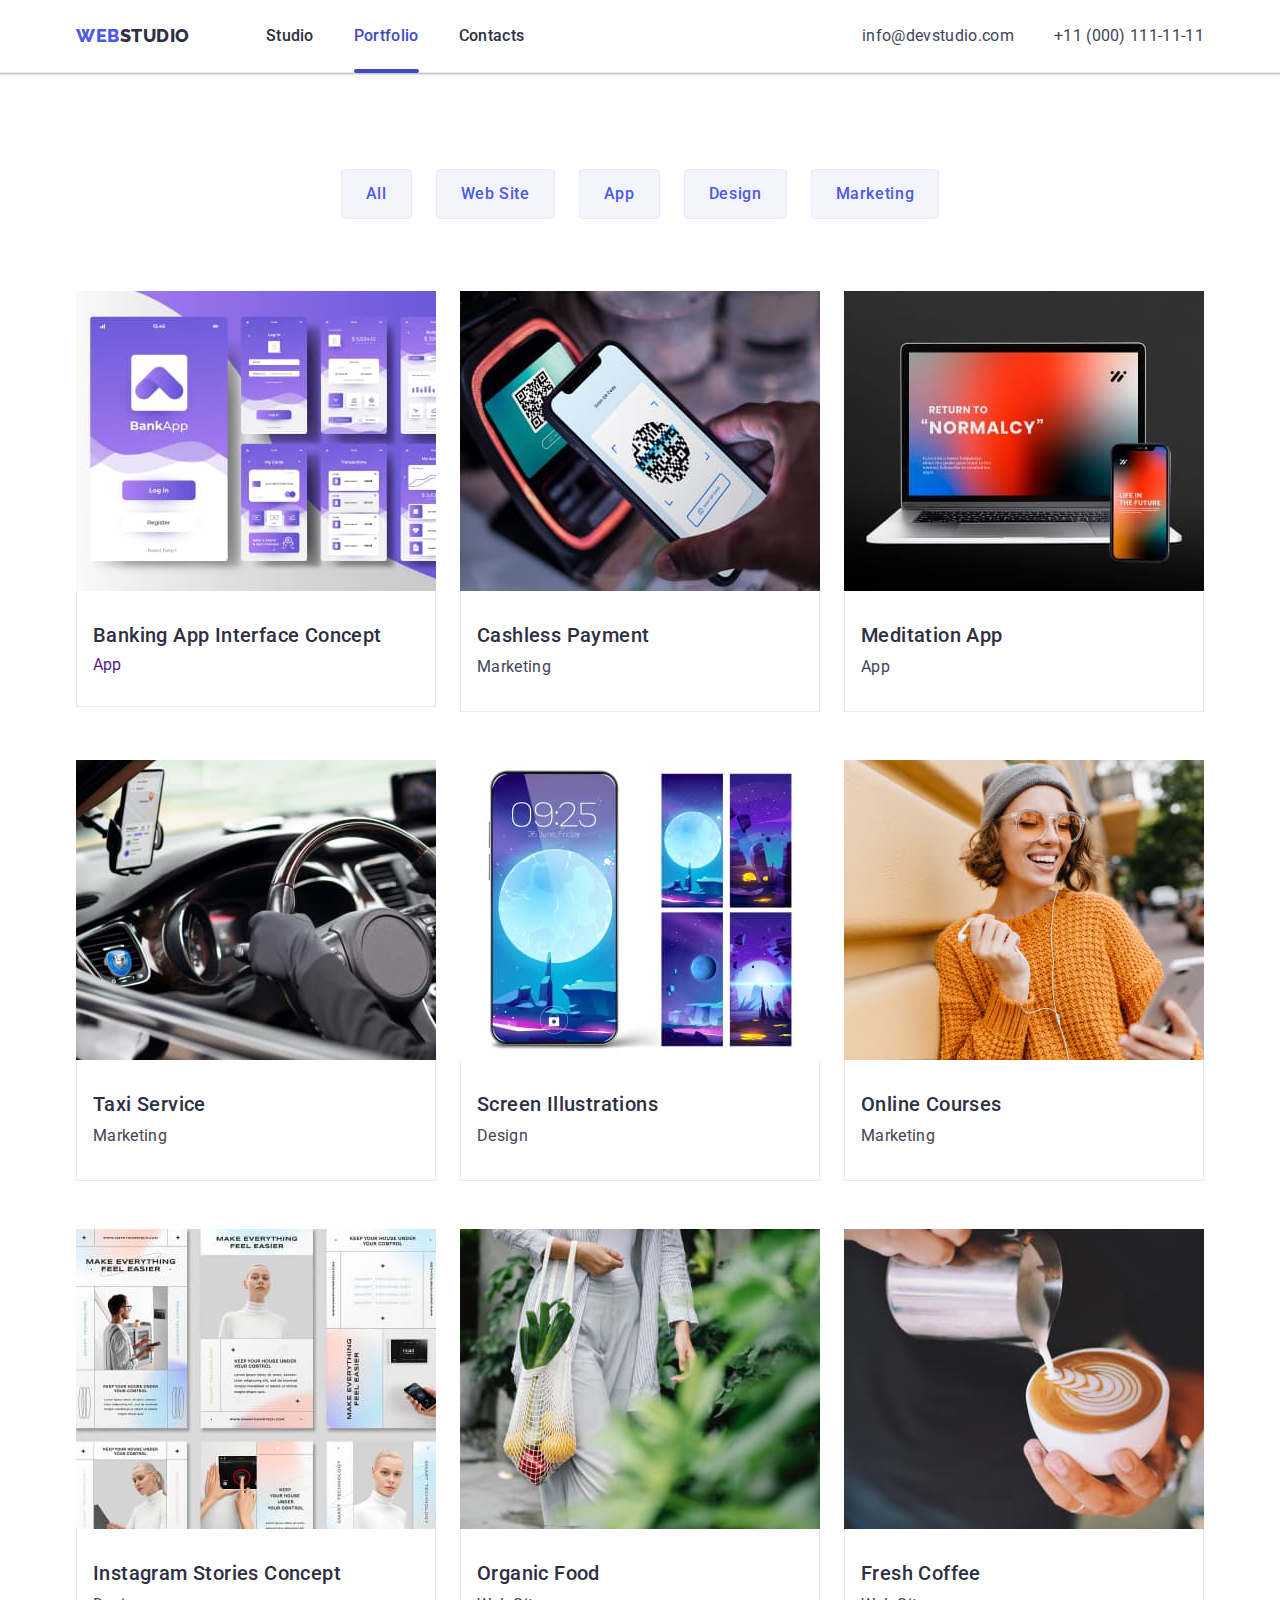
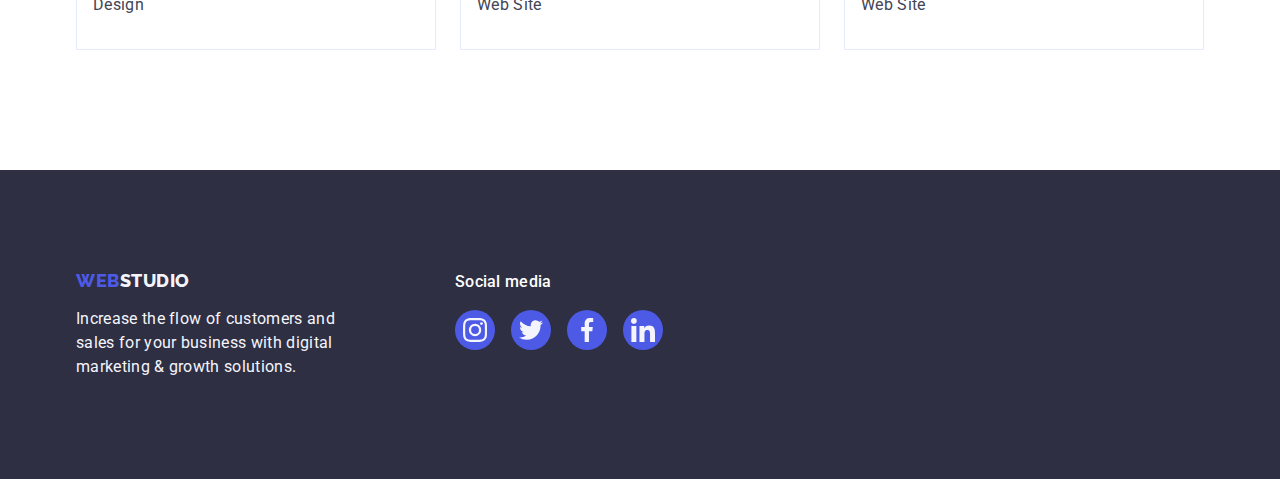
==== portfolio.html @ 4b99342c "Start nev repository" ====
<!DOCTYPE html>
<html lang="en">
  <head>
    <meta charset="UTF-8" />
    <meta name="viewport" content="width=device-width, initial-scale=1.0" />
    <title>Portfolio</title>
    <link
      rel="stylesheet"
      href="https://cdnjs.cloudflare.com/ajax/libs/modern-normalize/2.0.0/modern-normalize.min.css"
      integrity="sha512-4xo8blKMVCiXpTaLzQSLSw3KFOVPWhm/TRtuPVc4WG6kUgjH6J03IBuG7JZPkcWMxJ5huwaBpOpnwYElP/m6wg=="
      crossorigin="anonymous"
      referrerpolicy="no-referrer"
    />
    <link rel="stylesheet" href="./css/styles.css" />
    <link rel="preconnect" href="https://fonts.googleapis.com" />
    <link rel="preconnect" href="https://fonts.gstatic.com" crossorigin />
    <link
      href="https://fonts.googleapis.com/css2?family=Montserrat:wght@300;700&family=Raleway:wght@800&family=Roboto:wght@400;500;700;900&display=swap"
      rel="stylesheet"
    />
  </head>
  <body>
    <header class="header">
      <div class="container all-section header-div">
        <nav class="navi-div">
          <!--LOGO-->
          <a class="logo link" href="./index.html"
            >WEB<span class="logo-studio-header">Studio</span></a
          >

          <!--navigation menu-->

          <ul class="list menu-header-div">
            <li><a class="list-font link" href="./index.html">Studio</a></li>
            <li>
              <a class="list-font list-marker link" href="./portfolio.html"
                >Portfolio</a
              >
            </li>
            <li><a class="list-font link" href="">Contacts</a></li>
          </ul>
        </nav>

        <!--Contact-->
        <address class="adress-list">
          <ul class="list address-flex">
            <li>
              <a class="link-font link" href="mailto:info@devstudio.com"
                >info@devstudio.com</a
              >
            </li>
            <li>
              <a class="link-font link" href="tel:+110001111111"
                >+11 (000) 111-11-11</a
              >
            </li>
          </ul>
        </address>
      </div>
    </header>
    <main>
      <section class="portfolio-filters">
        <div class="container all-section">
          <h1 class="visually-hidden">Images</h1>
          <ul class="list filters-flex">
            <li><button class="filters-buttons" type="button">All</button></li>
            <li>
              <button class="filters-buttons" type="button">Web Site</button>
            </li>
            <li><button class="filters-buttons" type="button">App</button></li>
            <li>
              <button class="filters-buttons" type="button">Design</button>
            </li>
            <li>
              <button class="filters-buttons" type="button">Marketing</button>
            </li>
          </ul>

          <ul class="flex-grid portfolio-gallery-grid">
            <li class="portfolio-li-flex-grid">
              <a href="" class="portfolio-list-link-flex-grid">
                <div class="portfolio-image-wrap">
                  <img
                    src="./images/pagesbankapp.jpg"
                    alt="Application pages view for logging in to the bank and managing your bank account. 
                The dominant colors are purple and white. Purple at the top of the page, white at the bottom"
                    width="360"
                    height="300"
                  />
                  <p class="portfolio-image-wrap-p"> 
                    14 Stylish and User-Friendly App Design Concepts · Task
                    Manager App · Calorie Tracker App · Exotic Fruit Ecommerce
                    App · Cloud Storage App
                  </p>
                </div>
                <div class="portfolio-list-link-div-flex-grid">
                  <h2 class="fontshthre portfolio-list-link-div-h-flex-gird">
                    Banking App Interface Concept
                  </h2>
                  <p class="portfolio-list-link-div-p-flex-gird">App</p>
                </div>
              </a>
            </li>
            <li class="portfolio-li-flex-grid">
              <a href="" class="portfolio-list-link-flex-grid">
                <div class="portfolio-image-wrap">
                  <img
                    src="./images/PhoneReadQRcode.jpg"
                    alt="Smartphone held in fingers and reading QR code with smartphone."
                    width="360"
                    height="300"
                  />
                  <p class="portfolio-image-wrap-p">
                    14 Stylish and User-Friendly App Design Concepts · Task
                    Manager App · Calorie Tracker App · Exotic Fruit Ecommerce
                    App · Cloud Storage App
                  </p>
                </div>
                <div class="portfolio-list-link-div-flex-grid">
                  <h2 class="fontshthre portfolio-list-link-div-h-flex-gird">
                    Cashless Payment
                  </h2>
                  <p class="p-font portfolio-list-link-div-p-flex-gird">
                    Marketing
                  </p>
                </div>
              </a>
            </li>
            <li class="portfolio-li-flex-grid">
              <a href="" class="portfolio-list-link-flex-grid">
                <div class="portfolio-image-wrap">
                  <img
                    src="./images/Computerandsmartphonewithdesamefoto.jpg"
                    alt="On the laptop screen and on the smartphone screen there is the same 
              colorful image with the words - return to normalcy."
                    width="360"
                    height="300"
                  />
                  <p class="portfolio-image-wrap-p">
                    14 Stylish and User-Friendly App Design Concepts · Task
                    Manager App · Calorie Tracker App · Exotic Fruit Ecommerce
                    App · Cloud Storage App
                  </p>
                </div>
                <div class="portfolio-list-link-div-flex-grid">
                  <h2 class="fontshthre portfolio-list-link-div-h-flex-gird">
                    Meditation App
                  </h2>
                  <p class="p-font portfolio-list-link-div-p-flex-gird">App</p>
                </div>
              </a>
            </li>
            <li class="portfolio-li-flex-grid">
              <a href="" class="portfolio-list-link-flex-grid">
                <div class="portfolio-image-wrap">
                  <img
                    src="./images/cocpitincar.jpg"
                    alt="Cockpit in the car. Smartphone in the holder with staking turned on."
                    width="360"
                    height="300"
                  />
                  <p class="portfolio-image-wrap-p">
                    14 Stylish and User-Friendly App Design Concepts · Task
                    Manager App · Calorie Tracker App · Exotic Fruit Ecommerce
                    App · Cloud Storage App
                  </p>
                </div>
                <div class="portfolio-list-link-div-flex-grid">
                  <h2 class="fontshthre portfolio-list-link-div-h-flex-gird">
                    Taxi Service
                  </h2>
                  <p class="p-font portfolio-list-link-div-p-flex-gird">
                    Marketing
                  </p>
                </div>
              </a>
            </li>
            <li class="portfolio-li-flex-grid">
              <a href="" class="portfolio-list-link-flex-grid">
                <div class="portfolio-image-wrap">
                  <img
                    src="./images/destopwithnun.jpg"
                    alt="Five images with desktop proposals with a moon theme"
                    width="360"
                    height="300"
                  />
                  <p class="portfolio-image-wrap-p">
                    14 Stylish and User-Friendly App Design Concepts · Task
                    Manager App · Calorie Tracker App · Exotic Fruit Ecommerce
                    App · Cloud Storage App
                  </p>
                </div>
                <div class="portfolio-list-link-div-flex-grid">
                  <h2 class="fontshthre portfolio-list-link-div-h-flex-gird">
                    Screen Illustrations
                  </h2>
                  <p class="p-font portfolio-list-link-div-p-flex-gird">
                    Design
                  </p>
                </div>
              </a>
            </li>
            <li class="portfolio-li-flex-grid">
              <a href="" class="portfolio-list-link-flex-grid">
                <div class="portfolio-image-wrap">
                  <img
                    src="./images/Womeninorangedress.jpg"
                    alt="A woman in a yellow sweater, gray hat and glasses looks at the smartphone"
                    width="360"
                    height="300"
                  />
                  <p class="portfolio-image-wrap-p">
                    14 Stylish and User-Friendly App Design Concepts · Task
                    Manager App · Calorie Tracker App · Exotic Fruit Ecommerce
                    App · Cloud Storage App
                  </p>
                </div>
                <div class="portfolio-list-link-div-flex-grid">
                  <h2 class="fontshthre portfolio-list-link-div-h-flex-gird">
                    Online Courses
                  </h2>
                  <p class="p-font portfolio-list-link-div-p-flex-gird">
                    Marketing
                  </p>
                </div>
              </a>
            </li>
            <li class="portfolio-li-flex-grid">
              <a href="" class="portfolio-list-link-flex-grid">
                <div class="portfolio-image-wrap">
                  <img
                    src="./images/leaflet.jpg"
                    alt="Description of home control presented by a woman in a white turtleneck. Control options via smartphone and touch screen are shown."
                    width="360"
                    height="300"
                  />
                  <p class="portfolio-image-wrap-p">
                    14 Stylish and User-Friendly App Design Concepts · Task
                    Manager App · Calorie Tracker App · Exotic Fruit Ecommerce
                    App · Cloud Storage App
                  </p>
                </div>
                <div class="portfolio-list-link-div-flex-grid">
                  <h2 class="fontshthre portfolio-list-link-div-h-flex-gird">
                    Instagram Stories Concept
                  </h2>
                  <p class="p-font portfolio-list-link-div-p-flex-gird">
                    Design
                  </p>
                </div>
              </a>
            </li>
            <li class="portfolio-li-flex-grid">
              <a href="" class="portfolio-list-link-flex-grid">
                <div class="portfolio-image-wrap">
                  <img
                    src="./images/womenwithbag.jpg"
                    alt="A woman dressed in gray pants, a gray long sweater and a white blouse carries fruits and vegetables in a white mesh bag."
                    width="360"
                    height="300"
                  />
                  <p class="portfolio-image-wrap-p">
                    14 Stylish and User-Friendly App Design Concepts · Task
                    Manager App · Calorie Tracker App · Exotic Fruit Ecommerce
                    App · Cloud Storage App
                  </p>
                </div>
                <div class="portfolio-list-link-div-flex-grid">
                  <h2 class="fontshthre portfolio-list-link-div-h-flex-gird">
                    Organic Food
                  </h2>
                  <p class="p-font portfolio-list-link-div-p-flex-gird">
                    Web Site
                  </p>
                </div>
              </a>
            </li>
            <li class="portfolio-li-flex-grid">
              <a href="" class="portfolio-list-link-flex-grid">
                <div class="portfolio-image-wrap">
                  <img
                    src="./images/cafeewitchmilk.jpg"
                    alt="The barista pours milk to create a pattern on the surface of the coffee"
                    width="360"
                    height="300"
                  />
                  <p class="portfolio-image-wrap-p">
                    14 Stylish and User-Friendly App Design Concepts · Task
                    Manager App · Calorie Tracker App · Exotic Fruit Ecommerce
                    App · Cloud Storage App
                  </p>
                </div>
                <div class="portfolio-list-link-div-flex-grid">
                  <h2 class="fontshthre portfolio-list-link-div-h-flex-gird">
                    Fresh Coffee
                  </h2>
                  <p class="p-font portfolio-list-link-div-p-flex-gird">
                    Web Site
                  </p>
                </div>
              </a>
            </li>
          </ul>
        </div>
      </section>
    </main>
    <footer class="fooster-parameters">
      <!--LOGO-->
      <div class="container all-section fooster-grip">
        <div class="fooster-div">
          <a class="logo link-footer" href="./index.html"
            >WEB<span class="logo-studio-fooster">Studio</span></a
          >
          <p class="p-font-fooster">
            Increase the flow of customers and<br />
            sales for your business with digital<br />
            marketing & growth solutions.
          </p>
        </div>

        <div class="fooster-div">
          <p class="fooster-font fooster-socialmedia">Social media</p>
          <ul class="fooster-icons">
            <li class="fooster-icon">
              <a class="fooster-icon-link" href="">
                <svg class="fooster-icon-svg" width="24" height="24">
                  <use href="./images/icons.svg#icon-instagram-2"></use>
                </svg>
              </a>
            </li>
            <li class="fooster-icon">
              <a class="fooster-icon-link" href="">
                <svg class="fooster-icon-svg" width="24" height="24">
                  <use href="./images/icons.svg#icon-twitter-1"></use>
                </svg>
              </a>
            </li>
            <li class="fooster-icon">
              <a class="fooster-icon-link" href="">
                <svg class="fooster-icon-svg" width="24" height="24">
                  <use href="./images/icons.svg#icon-facebook-1"></use>
                </svg>
              </a>
            </li>
            <li class="fooster-icon">
              <a class="fooster-icon-link" href="">
                <svg class="fooster-icon-svg" width="24" height="24">
                  <use href="./images/icons.svg#icon-linkedin-1"></use>
                </svg>
              </a>
            </li>
          </ul>
        </div>
      </div>
    </footer>
  </body>
</html>
---- css/styles.css ----
:root{
    --color-text:#434455;
    --color-primary-brand: #4D5AE5;
    --color-ressed-state: #404BBF;
    --color-dark:#2E2F42;
    --color-success: #31D0AA;
    --color-subtle-text:#8E8F99;
    --color-accent:#E7E9FC;
    --color-light:#F4F4FD;
    --color-modal-overlay:#2E2F42;
    --color-white-background:#FFFFFF;
    --color-modal-background: #FCFCFC;
    --color-naigation: var(--color-text);
    --color-naigation-action: var(--color-ressed-state);
    --color-filter-button-text: var(--color-primary-brand);
    --color-filter-button-background: var(--color-light);
    --color-tel-and-mail:#434455;
    --color-hover-tel-and-mail: #404BBF;
    --color-links: #2E2F42;
    --color-active-links: #404BBF;
    --color-buttons-text: white;
    --color-buttons-background: #4D5AE5;
    --color-active-buttons-background: #404BBF;
    --color-gradnient-hero: #000000b2;
    --color-text-fooster:#FFFFFF;


    --var-translate: cubic-bezier(0.4, 0, 0.2, 1);
    --var-time-tr: 250ms;
}

* {
    box-sizing: border-box;
    margin: 0;
    padding: 0;
}

body {
    font-family: "Roboto", sans-serif;
    color: var(--color-text);
    background-color: var(--color-white-background);
    text-decoration: none;
}

img {
    display: block;
}

ul,
ol {
    list-style: none;
    margin: 0;
    padding-left: 0;
}
.address-flex{
    display: flex;
    align-items: center;
    justify-content: space-between;
    gap: 40px;
}
.adress-list {
    font-style: normal;
}

.all-section {
    margin: 0px;
    padding-top: 120px;
    padding-bottom: 120px;
}

.button {
    color: var(--color-buttons-text);
    background-color: var(--color-buttons-background);
    font-family: "Roboto", sans-serif;
    font-weight: 500;
    font-size: 16px;
    line-height: 1.5;
    letter-spacing: 0.04em;
    /* transition-duration: var(--var-time-tr);
    transition-timing-function: var(--var-translate);
    transition-property: background-color; */
    transition: background-color var(--var-time-tr) var(--var-translate);
}

.button:hover,
.button:focus {
    cursor: pointer;
    background-color: var(--color-active-buttons-background);
}

.button-position{
    display: block;
    min-width: 169px;
    min-height: 56px;
    border: none;
    padding: 16px 32px;
    gap: 10px;
    border-radius: 4px;
    box-shadow: 0px 4px 4px 0px rgba(0, 0, 0, 0.15);
    margin: 48px auto 0 auto;
    cursor: pointer;
  
}











.contacts-telephone-mail {
    font-weight: 500;
    font-size: 16px;
    line-height: 1.5;
    letter-spacing: 0.02em;
    color: var(--color-dark);
}

.contacts-telephone-mail:hover,
.contacts-telephone-mail:focus {
    color: var(--color-hover-tel-and-mail);
}

.container {
    width: 1158px;
    margin: 0 auto;
    padding: 0 15px;
}

.customers{
    padding: 120px 0;
}

.customers-flex-grip{
    display: flex;
    gap:24px;
    justify-content: center;
   
}

.customers-li-flex{
    width: 168px;
    height: 88px;
    

}

.customers-link-flex-grip{
    width: 100%;
    height: 100%;
    color: var(--color-subtle-text);
    /* background-color: var(--color-light); */
    border-radius: 4px;
    border: 1px solid var(--color-subtle-text);
    display: flex;
    align-items: center;
    justify-content: center;
    fill: currentColor;
    transition: border-color var(--var-time-tr) var(--var-translate),
    color var(--var-time-tr) var(--var-translate);
    
   
}

.customers-svg{
    width: 104px;
    height: 56px;
    flex-shrink: 0;
    
}

.customers-link-flex-grip:focus,
.customers-link-flex-grip:hover{
    border-color: var(--color-ressed-state);
    color: var(--color-ressed-state);
}

.filters-buttons {
    font-family: "Roboto", sans-serif;
    color: var(--color-filter-button-text);
    background-color: var(--color-filter-button-background);
    font-size: 16px;
    line-height: 1.5;
    font-weight: 500;
    letter-spacing: 0.04em;
    text-align: center;
    cursor: pointer;
    padding: 12px 24px;
    box-shadow: none;
    border-radius: 4px;
    border: 1px solid var(--color-accent, #E7E9FC);
    transition: color var(--var-time-tr) var(--var-translate),
                background-color var(--var-time-tr) var(--var-translate),
                border-color var(--var-time-tr) var(--var-translate),
                box-shadow var(--var-time-tr) var(--var-translate);


}

.filters-buttons:hover,
.filters-buttons:focus {
    cursor: pointer;
    color: var(--color-buttons-text);
    background-color: var(--color-active-buttons-background);
    border-color: transparent;
    box-shadow: 0px 2px 2px 0px rgba(0, 0, 0, 0.12), 0px 2px 1px 0px rgba(0, 0, 0, 0.08), 0px 3px 1px 0px rgba(0, 0, 0, 0.10);
}

.filters-flex{
    display:flex;
    gap:24px;
    justify-content: center;
     margin-bottom: 72px;
}
.flex-grid {
    --col-count: 3;
    --gap-cont: 2;
    --gap: 24px;

    display: flex;
    flex-wrap: wrap;
    gap: var(--gap);
}


.fontshone {
    color: var(--color-buttons-text);
    font-weight: 700;
    font-size: 56px;
    line-height: 1.07;
    text-align: center;
    letter-spacing: 0.02em;
    max-width: 496px;
    margin: auto;
}

.fontshtwo {
    font-size: 36px;
    line-height: 1.11;
    text-align: center;
    letter-spacing: 0.02em;
    text-transform: capitalize;
    color: var(--color-dark);
    margin-bottom: 72px;
}

.fontshthre {
    font-weight: 500;
    font-size: 20px;
    line-height: 1.2;
    letter-spacing: 0.02em;
    color: var(--color-dark);
    margin-bottom: 8px;
    
}
.fonts-in-title-card{
    text-align: center;
}

.fooster-parameters {
    background-color: var(--color-dark);
    padding: 100px 0;
}
.fooster-div{
    margin-right: 120px;
}
.fooster-grip{
    display: flex;
    align-items: baseline;
 }

.fooster-socialmedia{
    color: var(--color-text-fooster, #ffffff);
    margin-bottom: 16px;
}

.fooster-icons {
    display: flex;
    gap: 16px;
    justify-content: center;
    
}

.fooster-icon-link{
    width: 100%;
    height: 100%;
    background-color: var(--color-primary-brand);
    border-radius: 50%;
    display: flex;
    align-items: center;
    justify-content: center;
    cursor: pointer;
    transition: background-color var(--var-time-tr) var(--var-translate);
    
}
.fooster-icon-link:focus {
    background-color: var(--color-success);
}

.fooster-icon-link:hover {
    background-color: var(--color-success);
}


.fooster-icon{
    height: 40px;
    width: 40px;

}

.fooster-icon-svg {
    width: 24px;
    height: 24px;
    fill:var(--color-light);
}



.fooster-font{
    font-weight: 500;
    font-size: 16px;
    line-height: 1.5;
    letter-spacing: 0.32px;
}

.fooster-subsrible-form{
    width: 453px;
    display: flex;
    flex-direction: column;
    gap:16px;
}

.fooster-subsrible-form p{
    color: var(--color-text-fooster, #ffffff);
}

.fooster-subscrible-group{
    width: 100%;
    display: inline-flex;
    flex-direction: row;
    gap:24px;
}

.fooster-subscrible-group input{
    padding: 4px;;
    width: 264px;
    height: 40px;
    flex-shrink: 0;
    color: var(--color-text-fooster,#ffffff);
    border-radius: 4px;
    border: 1px solid var(--color-white-background, #FFF);
    box-shadow: 0px 4px 4px 0px rgba(0, 0, 0, 0.15);
    background: var(--NAVY-BLUE, #2E2F42);
}

.fooster-subscrible-group button{

}


.header{
    border-bottom: 1px solid var(--color-accent);
    box-shadow: 0px 2px 1px rgba(46, 47, 66, 0.08),
        0px 1px 1px rgba(46, 47, 66, 0.16),
        0px 1px 6px rgba(46, 47, 66, 0.08);
    
}
.header-div{
    display: flex;
    height: 72px;
    align-items: center;
    justify-content: space-between;
    gap: 332px;
    background: var(--color-white-background, #FFF);
}
.hero-modal{
    position: fixed;
    inset: 0 0 auto;
    min-height: 100%;
    display: flex;
    justify-content: center;
    align-items: center;

}



.hero-modal-is-hiden{
   
    pointer-events: none;
    visibility: hidden;
    opacity: 0;
    transform: translateX(-50%) translateY(-50%) scale(0) rotate(0deg)
    skew(40deg, 40deg);
}

.is-hidden {
    opacity: 0;
    visibility: hidden;
    pointer-events: none;

}

.li-what-we-use {
    font-size: 16px;
    line-height: 1.5;
    letter-spacing: 0.02em;
    color: var(--color-text);
    width: calc((100% - 72px) / 4);
}

.li-section-two-flex{
    width: calc((100% - 48px) / 3);
}

.link {
    text-decoration: none;
    
}
.link-font {
    font-size: 16px;
    line-height: 1.5;
    letter-spacing: 0.02em;
    color: var(--color-tel-and-mail);
    transition: color var(--var-time-tr) var(--var-translate);
}

.link-font:focus,
.link-font:hover {
    color: var(--color-hover-tel-and-mail);
}
.link-footer{
    text-decoration: none;
    margin-bottom: 16px;
}
.list {
    list-style-type: none;
}
.list-card{
    width: calc((100% - 48px) / 3);
    border: 1px solid var(--color-accent, #E7E9FC);

}

.list-font {
    font-weight: 500;
    font-size: 16px;
    line-height: 1.5;
    letter-spacing: 0.02em;
    color: var(--color-dark);
    padding: 24px 0;
    transition: color var(--var-time-tr) var(--var-translate);


}

.list-font:focus,
.list-font:hover {
    color: var(--color-ressed-state)
}

.list-portfolio-flex{
    display: flex;
    gap: 24px;
    flex-wrap: wrap;
    justify-content: center;
    margin-bottom: 48px;
    row-gap: 48px;
    

}

.list-link-div-portfolio-flex{
    padding: 32px 16px;
    border: 1px solid #e7e9fc;
    border-top: none;
    margin-bottom: 8px;
   
}

.list-font{
    display: inline-flex;
    flex-direction: column;
    position: relative;
    /* gap: 0.5em; */
}

.list-marker{
color: var(--color-ressed-state);
}

.list-marker::after{
    
    position: absolute;
    content: '';
    width: 100%;
    height: 4px;
    left: 0;
    bottom:-1px;
    border-radius: 2px;
    background-color: currentColor;
    align-items: flex-end;
    /* top: 69px; */
}

.list-section-one-flex{
    display: flex;
    justify-content: space-between;
    gap:24px;

}

.list-section-two-flex{
    display: flex;
    gap:24px;
    justify-content: center; 
}
.logo {
    font-family: 'Raleway', sans-serif;
    font-size: 18px;
    font-weight: 800;
    line-height: 1.17;
    letter-spacing: 0.03em;
    text-transform: uppercase;

    display: inline-block;
    color: var(--color-primary-brand);
    margin-right: 76px;

}

.logo-studio-header {
    color: var(--color-dark);
}

.logo-studio-fooster {
    color: var(--color-light);
}

.menu-header-div{
        display: inline-flex;
        align-items: flex-start;
        gap: 40px;
}

/* modal windows -----   Start */


.modal-backdrop {

    position: fixed;
    left: 0;
    top: 0;
    width: 100%;
    height: 100%;
    background-color: rgba(46, 47, 66, 0.4);
    transition: opacity var(--var-time-tr) var(--var-translate), visibility var(--var-time-tr) var(--var-translate);
}

.modal {
    position: absolute;
    top: 50%;
    left: 50%;
    min-height: 584px;
    border-radius: 4px;
    transform: translate(-50%, -50%);
    width: 408px;
    height: 584px;
    flex-shrink: 0;
    background-color: var(--color-modal-background);
    box-shadow: 0px 1px 1px rgba(0, 0, 0, 0.14), 0px 1px 3px rgba(0, 0, 0, 0.12), 0px 2px 1px rgba(0, 0, 0, 0.2);
    transition: transform var(--var-time-tr) var(--var-translate);
}

.modal-button {
    display: flex;

    align-items: center;
    background-color: var(--color-accent, #E7E9FC);
    border-radius: 50%;
    border: 1px solid rgba(0, 0, 0, 0.1);
    cursor: pointer;
    height: 24px;
    justify-content: center;
    padding: 0;
    position: absolute;
    right: 24px;
    top: 24px;
    transition: background-color var(--var-time-tr) var(--var-translate), border var(--var-time-tr) var(--var-translate);
    width: 24px;


}

.modal-button:focus,
.modal-button:hover {
    background-color: var(--color-active-links);
    border: none;
    fill: #FFFFFF;
}

/* .modal-svg{
    position: absolute;
    right: 24px;
    top: 24px;
    width: 24px;
    height: 24px;
    flex-shrink: 0;
    fill: var(--color-accent, #E7E9FC);
    stroke-width: 1px;
    stroke: rgba(0, 0, 0, 0.10);
    fill: var(--color-white-background);
} */

.modal-icon {
    display: block;

    transition: fill var(--var-time-tr) var(--var-translate);

}


.modal-input{
    position: absolute;
    justify-content: center;
    align-items: center;
    top: 112px;
    left: 24px;
    right: 24px;
    height: 360px;
    width: 336px;
}
.model-input-flex{
    
    display: flex;
    direction: column;
    width: 100%;
    height: 100%;
    gap: 8px;   
    
}
.modal-input-item{
    display: block;

}

.modal-h-thre{
    position: absolute;
    display: block;
    top: 72px;
    width: 100%;

    font-size: 16px;
    line-height: 1.5;
    font-weight: 500;
    letter-spacing: 0.32px;
    text-align: center;
    
}





/* .modal-icon:focus,
.modal-icon:hover{
    fill: var(--color-white-background);
} */
/* modal windows -----   finisch*/
.navi-div{
    display: inline-flex;
    align-items: center;
    justify-content: space-between;
    padding: 24px 0;
}



.p-font{
    color: var(--color-text);
    line-height: 1.5;
    letter-spacing: 0.02em;
}

.p-font-fooster{
    color: var(--color-light);
    line-height: 1.5;
    letter-spacing: 0.02em;
}

.portfolio-filters{
    padding-top: 96px;
    padding-bottom: 120px;
    
}
.portfolio-gallery-grid{
    --col-cont: 3;
    width: 100%;
    max-width: 100%;
    height: auto;
    row-gap: 48px;
    list-style-type: none;

}

.portfolio-li-flex-grid{
    width: calc((100% - 48px) / 3);
}

.portfolio-list-link-flex-grid{
    text-decoration: none;
    display: block;
    transition: box-shadow var(--var-time-tr) var(--var-translate);
    
}
.portfolio-list-link-div-flex-grid{
    padding: 32px 16px;
    border: 1px solid #e7e9fc;
    border-top: none;
    background: var(--color-white-background, #FFF);

}

/* .portfolio-list-link-div-h-flex-gird{
    
}
.portfolio-list-link-div-p-flex-gird{
    
} */


.portfolio-list-link-flex-grid:hover {
    box-shadow: 0px 1px 6px rgba(46, 47, 66, 0.08),
        0px 1px 1px rgba(46, 47, 66, 0.16),
        0px 2px 1px rgba(46, 47, 66, 0.08);
}


.portfolio-list-link-flex-grid:focus{
        box-shadow: 0px 1px 6px rgba(46, 47, 66, 0.08),
            0px 1px 1px rgba(46, 47, 66, 0.16),
            0px 2px 1px rgba(46, 47, 66, 0.08);
}
.portfolio-image-wrap{
    position: relative;
    overflow: hidden;

}
.portfolio-image-wrap-p{
    position: absolute;
    top: 0;
    color: var(--color-light, #F4F4FD);
    font-size: 16px;
    font-style: normal;
    font-weight: 400;
    line-height: 1.5;
    letter-spacing: 0.02em;
    padding: 40px 32px 40px 32px;
    height: 100%;
    width: 100%;
    /* inset: 0; */
    background-color: var(--color-buttons-background,#4D5AE5);
    transform: translateY(100%);
    /* transition-duration: var(--var-time-tr);
    transition-timing-function: var(--var-translate);
    transition-property: translate; */
    transition: transform var(--var-time-tr) var(--var-translate);
}


.portfolio-list-link-flex-grid:hover p{
    transform: translateY(0%);
}
.portfolio-list-link-flex-grid:focus p {
    transform: translateY(0%);
}

.section-hero {
    margin: auto;
    background-color: var(--color-dark);
    padding: 188px 0;
    background-image: linear-gradient(rgba(46, 47, 66, 0.7), rgba(46, 47, 66, 0.7)), url('../images/peopleoffice.jpg');
    max-width: 1440px;
    background-repeat: no-repeat;
    background-position: center;
    background-size: cover;
    
 
}
.section_one_svg{
    width: 100%;
    border-radius: 4px;
    background: var(--color-light, #F4F4FD);

}
.section-one-icons{
    display: flex;
    width: 264px;
    height: 112px;
    justify-content: center;
    align-items: center;
    margin-bottom: 8px;
    background-color:var(--color-light);
    border-radius: 4px;

}
.section-one-svg{
    width: 64px;
    height: 64px;
    flex-shrink: 0;
    justify-content: center;
}
.section-team {
    background-color: var(--color-light);
    padding: 120px 0;
}

.section-what-are-we-doing{
    padding-bottom: 120px;
}
.section-what-we-use{
    padding: 120px 0;
}

.team-section{
    background-color: var(--color-light);

}

.team-gallery-flex-grid{
    --col-cont: 4;
    width: 100%;
    max-width: 100%;
    height: auto;

}

.team-li-flex-grid{
    width: calc((100% - 72px) / 4);
    border-radius: 0px 0px 4px 4px;
    box-shadow:0px 1px 6px rgba(46, 47, 66, 0.08),    0px 1px 1px rgba(46, 47, 66, 0.16), 0px 2px 1px rgba(46, 47, 66, 0.08);
}

.team-div-li-felx-grid{
    padding: 32px 0px;
    background: var(--color-white-background, #FFF);
    

}


.team-h-div-li-flex-grid {
    text-align: center;
    margin-bottom: 8px;
}

.team-p-div-li-felx-grid {
    text-align: center;

}


.team-icons {
    display: flex;
    gap:24px;  
    justify-content: center;
    margin-top:8px;
}

.team-icon-link{
    width: 100%;
    height: 100%;
    background-color: var(--color-primary-brand);
    border-radius: 50%;
    display: flex;
    align-items: center;
    justify-content: center;
    cursor: pointer;
    /* transition-duration: var(--var-time-tr);
    transition-timing-function: var(--var-translate);
    transition-property: background-color; */
    transition: background-color var(--var-time-tr) var(--var-translate);

}

.team-icon-link:focus {
    background-color: var(--color-ressed-state);

}

.team-icon-link:hover {
    background-color: var(--color-ressed-state);
}

.team-icon {
    height: 40px;
    width: 40px;
  
}


.team-icon-svg{
    width: 16px;
    height: 16px;
    fill: var(--color-light);
    


}




.visually-hidden {
    position: absolute;
    width: 1px;
    height: 1px;
    margin: -1px;
    border: 0;
    padding: 0;
    white-space: nowrap;
    clip-path: inset(100%);
    clip: rect(0 0 0 0);
    overflow: hidden;
}
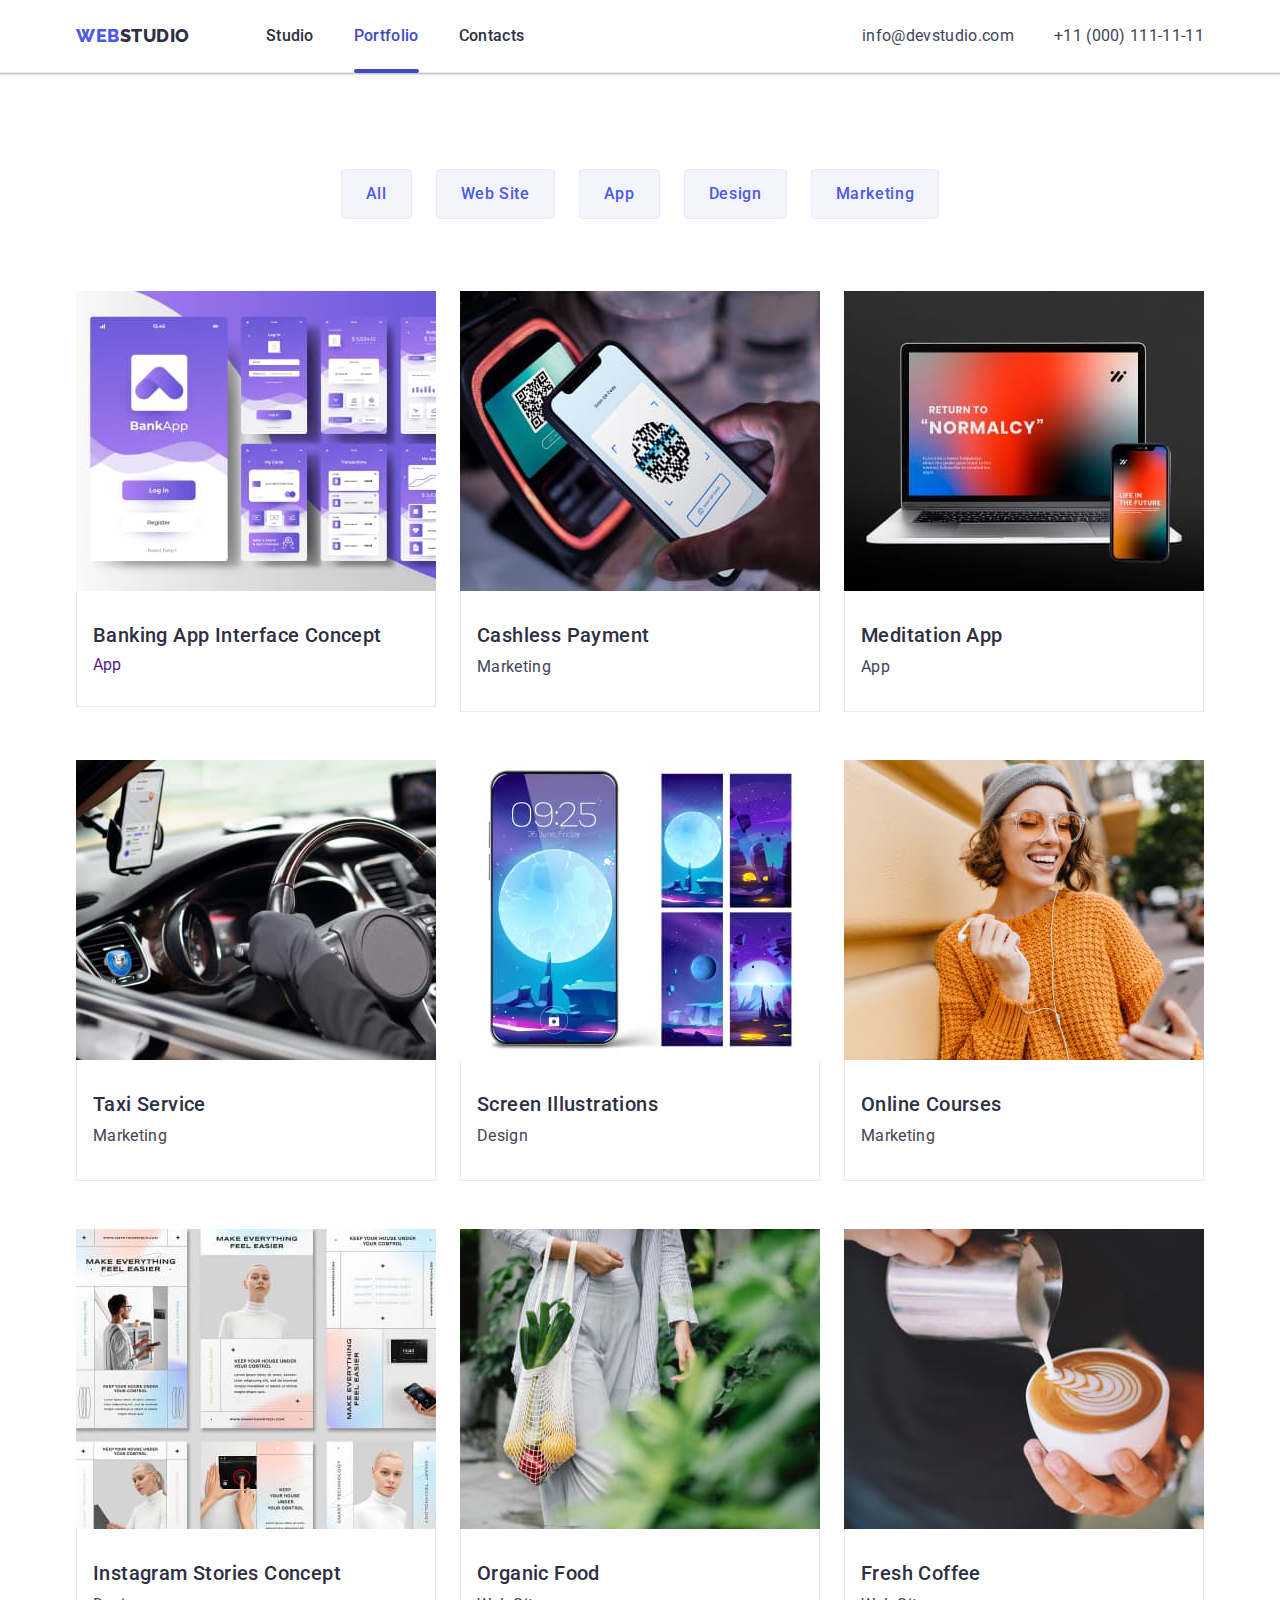
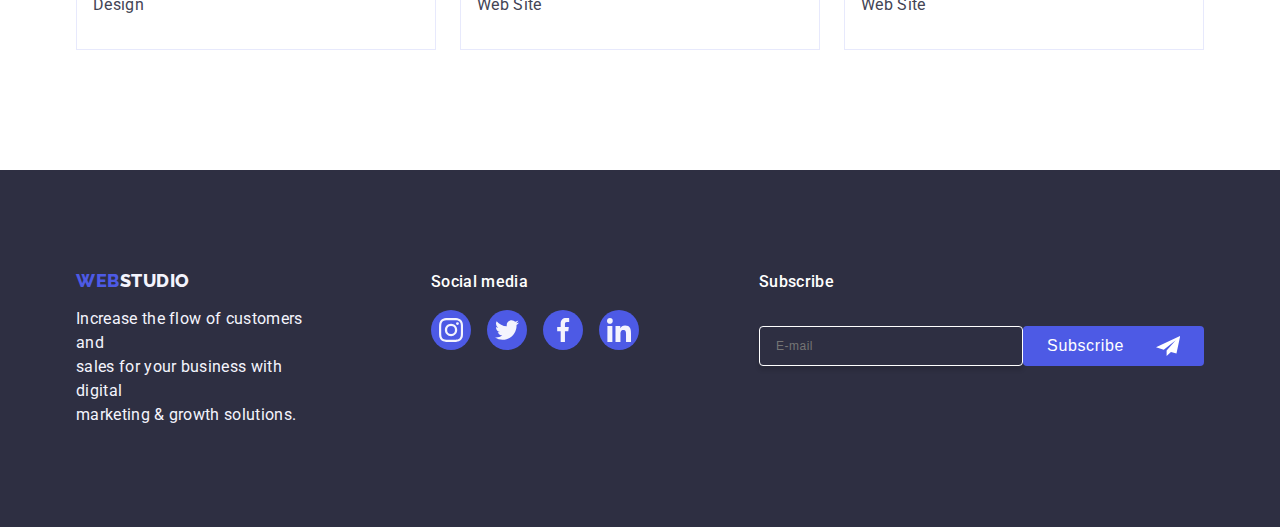
==== commit 4678acf7: "add subscrible in portfolio" ====
--- a/portfolio.html
+++ b/portfolio.html
@@ -87,7 +87,7 @@
                     width="360"
                     height="300"
                   />
-                  <p class="portfolio-image-wrap-p"> 
+                  <p class="portfolio-image-wrap-p">
                     14 Stylish and User-Friendly App Design Concepts · Task
                     Manager App · Calorie Tracker App · Exotic Fruit Ecommerce
                     App · Cloud Storage App
@@ -351,6 +351,36 @@
             </li>
           </ul>
         </div>
+        <div class="fooster-subsrible-form">
+          <p class="fooster-subscrible-font" id="fooster-subscrible-group">
+            Subscribe
+          </p>
+
+          <form class="fooster-subscrible-group">
+            <label class="fooster-subscrible-label">
+              <input
+                class="fooster-subscrible-input"
+                placeholder="E-mail"
+                type="email"
+                name="email"
+                id="fooster-subscrible-email"
+                required
+              />
+            </label>
+            <button class="fooster-subscrible-button" type="submit">
+              Subscribe
+              <svg
+                class="fooster-subscrible-button-svg"
+                width="24"
+                height="24"
+                viewBox="0 0 24 24"
+                fill="none"
+              >
+                <use href="./images/icons.svg#icon-send"></use>
+              </svg>
+            </button>
+          </form>
+        </div>
       </div>
     </footer>
   </body>
--- a/css/styles.css
+++ b/css/styles.css
@@ -327,6 +327,15 @@
     letter-spacing: 0.32px;
 }
 
+.fooster-subscrible-font{
+    font-weight: 500;
+        font-size: 16px;
+        line-height: 1.5;
+        letter-spacing: 0.32px;
+        margin-bottom: 16px;
+        color: var(--color-text-fooster, #ffffff);
+}
+
 .fooster-subsrible-form{
     width: 453px;
     display: flex;
@@ -334,33 +343,63 @@
     gap:16px;
 }
 
-.fooster-subsrible-form p{
-    color: var(--color-text-fooster, #ffffff);
-}
 
 .fooster-subscrible-group{
-    width: 100%;
-    display: inline-flex;
-    flex-direction: row;
+    /* width: 100%; */
+   
+    /* flex-direction: row; */
+    display: flex;
+    /* gap:24px; */
+}
+
+.ooster-subscrible-label{
     gap:24px;
 }
 
-.fooster-subscrible-group input{
-    padding: 4px;;
+.fooster-subscrible-input{
     width: 264px;
     height: 40px;
-    flex-shrink: 0;
-    color: var(--color-text-fooster,#ffffff);
-    border-radius: 4px;
-    border: 1px solid var(--color-white-background, #FFF);
+    border: 1px solid #ffffff;
+    gap: 24px;
+    background-color: transparent;
+    font-size: 12px;
+    line-height: 1.5;
+    letter-spacing: 0.04em;
+    padding-left: 16px;
     box-shadow: 0px 4px 4px 0px rgba(0, 0, 0, 0.15);
-    background: var(--NAVY-BLUE, #2E2F42);
-}
-
-.fooster-subscrible-group button{
-
-}
-
+    border-radius: 4px;
+    color: #ffffff;
+
+
+}
+.fooster-subscrible-button {
+    display: flex;
+    padding: 8px 24px;
+    justify-content: center;
+    align-items: center;
+    gap: 16px;
+    cursor: pointer;
+    border: none;
+    border-radius: 4px;
+    background: var(--IRIS, #4D5AE5);
+    min-width: 165px;
+    height: 40;
+    color: var(--WHITE, #FFF);
+    text-align: center;
+    font-size: 16px;
+    font-style: normal;
+    font-weight: 500;
+    line-height: 1.5;
+        /* 150% */
+    letter-spacing: 0.64px;
+
+    color: var(--color-text-fooster, #ffffff);
+}
+
+.fooster-subscrible-button-svg{
+    margin-left:16px;
+
+}
 
 .header{
     border-bottom: 1px solid var(--color-accent);
@@ -551,8 +590,8 @@
 
 
 .modal-backdrop {
-
     position: fixed;
+    
     left: 0;
     top: 0;
     width: 100%;
@@ -562,7 +601,7 @@
 }
 
 .modal {
-    position: absolute;
+position: absolute;
     top: 50%;
     left: 50%;
     min-height: 584px;
@@ -603,19 +642,6 @@
     fill: #FFFFFF;
 }
 
-/* .modal-svg{
-    position: absolute;
-    right: 24px;
-    top: 24px;
-    width: 24px;
-    height: 24px;
-    flex-shrink: 0;
-    fill: var(--color-accent, #E7E9FC);
-    stroke-width: 1px;
-    stroke: rgba(0, 0, 0, 0.10);
-    fill: var(--color-white-background);
-} */
-
 .modal-icon {
     display: block;
 
@@ -623,54 +649,147 @@
 
 }
 
-
-.modal-input{
+.modal-inputs {
+    position: relative;
+    align-items: baseline;
+    width: 100%;
+    top: 72px;
+    padding: 0 24px;
+}
+
+.modal-inputs p {
+    color: var(--NAVY-BLUE, #2e2f42);
+    text-align: center;
+
+    /* Body Medium */
+    font-size: 16px;
+    font-style: normal;
+    font-weight: 500;
+    line-height: 1.5;
+    letter-spacing: 0.32px;
+    margin-bottom: 16px;
+}
+
+.modal-form {
     position: absolute;
-    justify-content: center;
+    display: flex;
+    width: 360px;
+    flex-direction: column;
     align-items: center;
-    top: 112px;
-    left: 24px;
-    right: 24px;
-    height: 360px;
-    width: 336px;
-}
-.model-input-flex{
-    
-    display: flex;
-    direction: column;
+    justify-content: start;
+    gap: 8px;
+}
+
+.modal-form label {
+    color: var(--color-subtle-text, #8e8f99);
+    /* Small Text */
+    font-size: 12px;
+    font-style: normal;
+    font-weight: 400;
+    line-height: 1.16;
+    letter-spacing: 0.48px;
+}
+
+.modal-input-div {
+    display: block;
+    position: relative;
     width: 100%;
-    height: 100%;
-    gap: 8px;   
-    
-}
-.modal-input-item{
+    fill: var(--color-dark); 
+    border: 1px solid var(--color-subtle-text);
+    border-radius: 4px;
+    transition: fill var(--var-time-tr) var(--var-translate), border-color var(--var-time-tr) var(--var-translate);
+        ;
+    /* var(--color-dark); */
+}
+
+.modal-input-div svg {
+    position: absolute;
+    left: 16px;
+    inset-block-start: 50%;
+    translate: 0 -50%;
+    
+}
+
+.modal-input-div input {
     display: block;
-
-}
-
-.modal-h-thre{
-    position: absolute;
+    width: 360px;
+    height: 40px;
+    border:none;
+    border-radius: 4px;
+    
+    /* border: 1px solid var(--color-dark);
+     */
+    padding: 0.5em;
+    padding-inline-start: 38px;
+    
+}
+
+.modal-input-div textarea {
     display: block;
-    top: 72px;
-    width: 100%;
-
+    width: 360px;
+    height: 120px;
+    border: none;
+    border-radius: 4px;
+    
+    padding: 8px 16px;
+   
+}
+
+.modal-input-div:focus,
+.modal-input-div:hover {
+    border-color: var(--color-primary-brand, #4d5ae5);
+    fill: var(--color-primary-brand, #4d5ae5);
+}
+
+.modal-input-div>textarea:focus,
+.modal-input-div>textarea:hover {
+    border-color: var(--color-primary-brand, #4d5ae5);
+    fill: var(--color-primary-brand, #4d5ae5);
+}
+
+.modal-form-check-div {
+    display: flex;
+    margin-top: 8px;
+    align-items: baseline;
+    gap: 8px;
+}
+
+.modal-form-check-div>input[type="checkbox"]+svg {
+    display: block;
+    width: 1em;
+    height: 1em;
+    fill: var(--color-white-background);
+    transition: fill var(--var-time-tr) var(--var-translate);
+}
+
+.modal-form-check-div>input[type="checkbox"] {
+    appearance: none;
+}
+
+.modal-form-check-div>input[type="checkbox"]:checked+svg {
+    fill: var(--color-primary-brand);
+}
+
+.modal-form button {
+    display: inline-flex;
+    align-items: flex-start;
+    gap: 10px;
+    /* width: 150px; */
+    padding: 16px 32px;
+    border: none;
+    border-radius: 4px;
+    background: var(--IRIS, #4d5ae5);
+    box-shadow: 0px 4px 4px 0px rgba(0, 0, 0, 0.15);
+    color: var(--color-text-fooster, #fff);
+    cursor: pointer;
+    text-align: center;
     font-size: 16px;
-    line-height: 1.5;
+    font-style: normal;
     font-weight: 500;
-    letter-spacing: 0.32px;
-    text-align: center;
-    
-}
-
-
-
-
-
-/* .modal-icon:focus,
-.modal-icon:hover{
-    fill: var(--color-white-background);
-} */
-/* modal windows -----   finisch*/
+    line-height: 1.5;
+    letter-spacing: 0.64px;
+}
+
 .navi-div{
     display: inline-flex;
     align-items: center;
